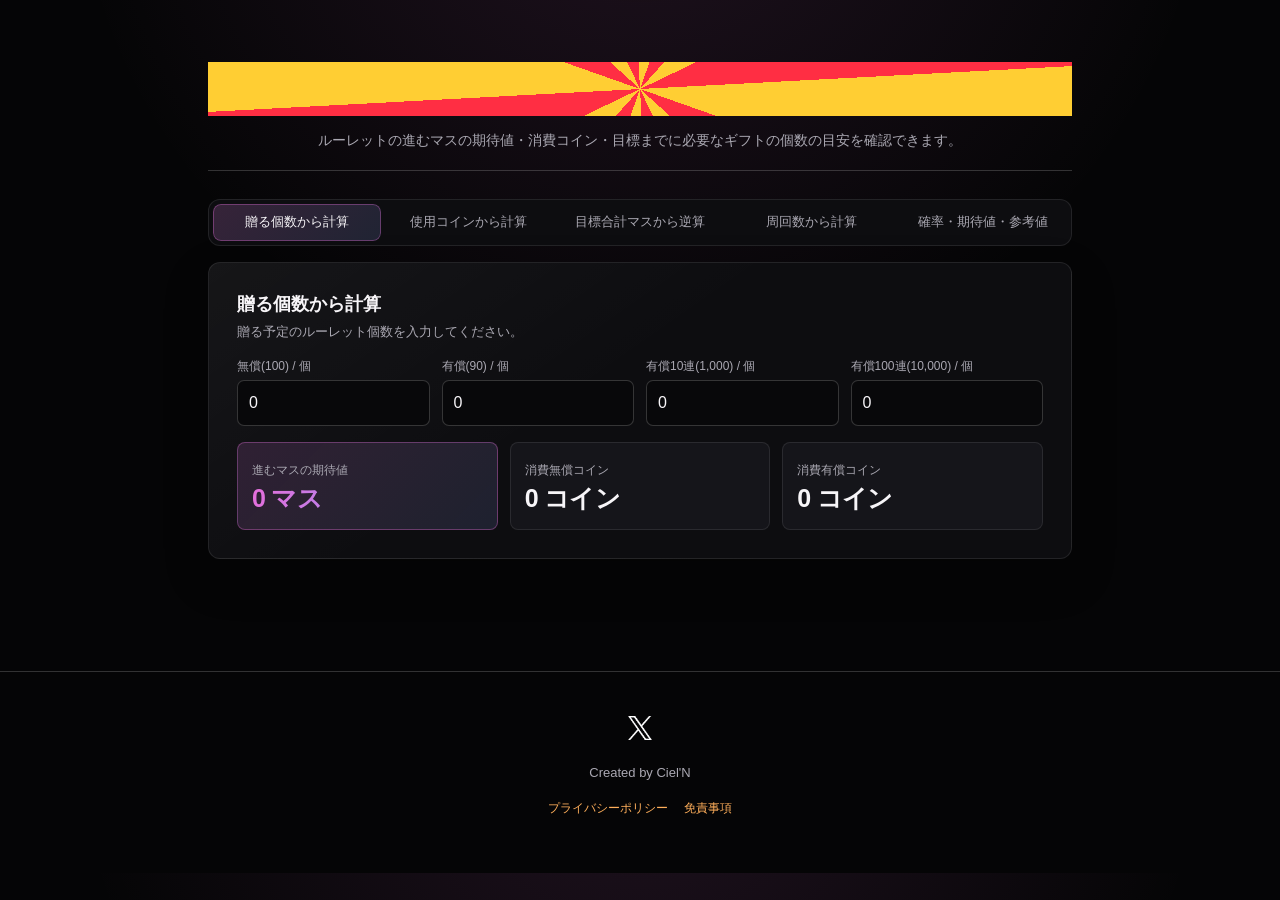
==== index.html @ 387ed532 "SUPER FEVERを非表示に" ====
<!doctype html>
<html lang="ja">
  <head>
      <!-- Google tag (gtag.js) -->
      <script async src="https://www.googletagmanager.com/gtag/js?id=G-BKD9T5BP9D"></script>
      <script>
        window.dataLayer = window.dataLayer || [];
        function gtag(){dataLayer.push(arguments);}
        gtag('js', new Date());

        gtag('config', 'G-BKD9T5BP9D');
      </script>

    <meta charset="utf-8">
    <meta name="viewport" content="width=device-width, initial-scale=1">
    <title>Mirrativ ルーレットギフト期待値計算ツール</title>
    <!-- 検索用説明文 -->
    <meta name="description" content="配信アプリ「Mirrativ」でルーレットギフトの進むマスの期待値を計算できる便利なツールです。">
    <!-- OGPタグ（SNSでシェアされたときの見た目用） -->
    <meta property="og:title" content="Mirrativ ルーレットギフト期待値計算ツール">
    <meta property="og:description" content="ルーレットギフトの期待値を簡単に確認！">
    <meta property="og:image" content="https://hack-w0r1d.github.io/mirrativ-roulette-calculator/images/x-card.jpg">
    <meta property="og:url" content="https://hack-w0r1d.github.io/mirrativ-roulette-calculator/">
    <meta property="og:type" content="website">
    <meta name="twitter:card" content="summary_large_image">
    <meta name="twitter:title" content="Mirrativ ルーレットギフト期待値計算ツール">
    <meta name="twitter:description" content="ルーレットギフトの期待値を簡単に確認！">
    <meta name="twitter:image" content="https://hack-w0r1d.github.io/mirrativ-roulette-calculator/images/x-card.jpg">
    <link rel="icon" href="data:image/svg+xml,<svg xmlns=%22http://www.w3.org/2000/svg%22 viewBox=%220 0 100 100%22><text y=%22.9em%22 font-size=%2290%22>🎯</text></svg>">
    <link rel="stylesheet" href="style.css?v=2.3.1">
    <link rel="apple-touch-icon" sizes="192x192" href="apple-touch-icon.jpg">
  </head>
  <body>
    <main>
      <header>
        <h1>Mirrativ ルーレットギフト<br class="sp-only">期待値計算ツール</h1>
        <p class="lead">ルーレットの進むマスの期待値・消費コイン・目標までに必要なギフトの個数の目安を確認できます。</p>
      </header>
      <!-- <a class="fever-detail-link" href="super-fever-detail.html">💡SUPER FEVERを使う基準はこちら</a>
      <div class="fever-bar" id="feverBar">
        <span class="fever-tag">期間限定</span>
        <span class="fever-bar-label">SUPER FEVER専用 期待値計算</span>
        <label class="fever-switch">
          <input type="checkbox" id="feverEnabled">
          <span class="fever-switch-track"><span class="fever-switch-thumb"></span></span>
          <span class="fever-switch-state" id="feverState">OFF</span>
        </label>
      </div> -->
      <div class="tabs" role="tablist" aria-label="計算メニュー">
        <button type="button" class="tab" id="tab-send" role="tab" aria-selected="true" aria-controls="panel-send" data-target="panel-send">贈る個数から計算</button>
        <button type="button" class="tab" id="tab-budget" role="tab" aria-selected="false" aria-controls="panel-budget" data-target="panel-budget" tabindex="-1">使用コインから計算</button>
        <button type="button" class="tab" id="tab-target" role="tab" aria-selected="false" aria-controls="panel-target" data-target="panel-target" tabindex="-1">目標合計マスから逆算</button>
        <button type="button" class="tab" id="tab-laps" role="tab" aria-selected="false" aria-controls="panel-laps" data-target="panel-laps" tabindex="-1">周回数から計算</button>
        <button type="button" class="tab" id="tab-formula" role="tab" aria-selected="false" aria-controls="panel-formula" data-target="panel-formula" tabindex="-1">確率・期待値・参考値</button>
      </div>
      <section class="card panel" id="panel-send" role="tabpanel" aria-labelledby="tab-send" tabindex="0">
        <h2>贈る個数から計算</h2>
        <p class="hint">贈る予定のルーレット個数を入力してください。</p>
        <div class="grid">
          <div>
            <label for="free">無償(100) / 個</label>
            <input id="free" type="number" min="0" step="1" value="0">
          </div>
          <div>
            <label for="paid">有償(90) / 個</label>
            <input id="paid" type="number" min="0" step="1" value="0">
          </div>
          <div>
            <label for="ten">有償10連(1,000) / 個</label>
            <input id="ten" type="number" min="0" step="1" value="0">
          </div>
          <div>
            <label for="hundred">有償100連(10,000) / 個</label>
            <input id="hundred" type="number" min="0" step="1" value="0">
          </div>
        </div>
        <div class="results">
          <div class="result">
            <span>進むマスの期待値</span>
            <b id="squares">0 マス</b>
          </div>
          <div class="result">
            <span>消費無償コイン</span>
            <b id="freeCoins">0</b>
          </div>
          <div class="result">
            <span>消費有償コイン</span>
            <b id="paidCoins">0</b>
          </div>
        </div>
      </section>
      <section class="card panel" id="panel-budget" role="tabpanel" aria-labelledby="tab-budget" tabindex="0" hidden>
        <h2>使用可能なコインから計算</h2>
        <p class="hint">使用できる無償コイン・有償コインの上限額を入力してください。</p>
        <div class="grid two">
          <div>
            <label for="budgetFree">使用可能な無償コイン</label>
            <input id="budgetFree" type="number" min="0" step="1" value="0">
          </div>
          <div>
            <label for="budgetPaid">使用可能な有償コイン</label>
            <input id="budgetPaid" type="number" min="0" step="1" value="0">
          </div>
        </div>
        <div class="results">
          <div class="result">
            <span>進むマスの期待値</span>
            <b id="budgetSquares">0 マス</b>
          </div>
        </div>
        <table class="comparison">
          <thead>
            <tr>
              <th>ギフト</th>
              <th>贈る個数</th>
              <th>消費コイン</th>
              <th>進むマスの期待値</th>
            </tr>
          </thead>
          <tbody id="budgetComparison"></tbody>
        </table>
        <p class="note">
          ※ 有償コインは有償ルーレットに使用する想定です。<br>
          ※ 有償コインはコインあたりの期待値が高いギフト（有償100連 &gt;= 有償10連 &gt; 有償単発）から優先して使い切る組み合わせを想定して表示しています。
        </p>
      </section>
      <section class="card panel" id="panel-target" role="tabpanel" aria-labelledby="tab-target" tabindex="0" hidden>
        <h2>目標合計マスから逆算</h2>
        <p class="hint">期待値をベースにして、目標の合計マスに届くようなルーレット個数の目安を計算します。</p>
        <div class="grid two">
          <div>
            <label for="target">目標の合計マス</label>
            <input id="target" type="number" min="0" step="1" value="100">
          </div>
          <div>
            <label for="current">現在の合計マス</label>
            <input id="current" type="number" min="0" step="1" value="0">
          </div>
          <div>
            <label for="type">使用するコイン(種類)</label>
            <select id="type">
              <option value="free">無償コイン</option>
              <option value="paid">有償コイン</option>
            </select>
          </div>
        </div>
        <div class="results">
          <div class="result" id="result-free" hidden>
            <span>無償ルーレット(100)の個数の目安</span>
            <b id="needFree">0 個</b>
          </div>
          <div class="result" id="result-hundred" hidden>
            <span>有償100連ルーレット(10,000)の個数の目安</span>
            <b id="needHundred">0 個</b>
          </div>
          <div class="result" id="result-ten" hidden>
            <span>有償10連ルーレット(1,000)の個数の目安</span>
            <b id="needTen">0 個</b>
          </div>
          <div class="result" id="result-paid" hidden>
            <span>有償ルーレット(90)の個数の目安</span>
            <b id="needPaid">0 個</b>
          </div>
          <div class="result">
            <span id="needCoinsLabel">必要なコイン数の目安</span>
            <b id="needCoins">0</b>
          </div>
          <div class="result">
            <span>進むマスの期待値</span>
            <b id="expectedAtNeed">0 マス</b>
          </div>
        </div>
        <table class="comparison">
          <thead>
            <tr>
              <th>ギフト</th>
              <th>必要個数の目安</th>
              <th>必要コイン</th>
            </tr>
          </thead>
          <tbody id="comparison"></tbody>
        </table>
        <p class="note">※ 確率に基づく期待値です。実際に進むマスは出目によって前後するため、目標達成を保証する数値ではありません。</p>
      </section>
      <section class="card panel" id="panel-laps" role="tabpanel" aria-labelledby="tab-laps" tabindex="0" hidden>
        <h2>周回数から計算</h2>
        <p class="hint">目標の周回数を達成するために必要なルーレット個数の目安を計算します。(※ FEVERタイム中が前提です)</p>
        <div class="grid two">
          <div>
            <label for="laps">目標の周回数</label>
            <input id="laps" type="number" min="0" step="1" value="1">
          </div>
          <div>
            <label for="lapsType">使用するコイン(種類)</label>
            <select id="lapsType">
              <option value="free">無償コイン</option>
              <option value="paid">有償コイン</option>
            </select>
          </div>
        </div>
        <div class="results">
          <div class="result" id="laps-result-free" hidden>
            <span>無償ルーレット(100)の個数の目安</span>
            <b id="lapsNeedFree">0 個</b>
          </div>
          <div class="result" id="laps-result-hundred" hidden>
            <span>有償100連ルーレット(10,000)の個数の目安</span>
            <b id="lapsNeedHundred">0 個</b>
          </div>
          <div class="result" id="laps-result-ten" hidden>
            <span>有償10連ルーレット(1,000)の個数の目安</span>
            <b id="lapsNeedTen">0 個</b>
          </div>
          <div class="result" id="laps-result-paid" hidden>
            <span>有償ルーレット(90)の個数の目安</span>
            <b id="lapsNeedPaid">0 個</b>
          </div>
          <div class="result">
            <span id="lapsNeedCoinsLabel">必要なコイン数の目安</span>
            <b id="lapsNeedCoins">0</b>
          </div>
        </div>
        <table class="comparison">
          <thead>
            <tr>
              <th>ギフト</th>
              <th>必要個数の目安</th>
              <th>必要コイン</th>
            </tr>
          </thead>
          <tbody id="lapsComparison"></tbody>
        </table>
        <p class="note">
          ※ 確率に基づく期待値です。実際に進むマスは出目によって前後するため、目標達成を保証する数値ではありません。<br>
          ※ FEVERタイム中のマス数で計算しています。詳しくは「<a id="formula-link" href="#panel-formula">確率・期待値・参考値</a>」をご確認ください。
        </p>
      </section>
      <section class="card panel" id="panel-formula" role="tabpanel" aria-labelledby="tab-formula" tabindex="0" hidden>
        <h2>計算に使う確率・期待値・参考値</h2>
        <div class="formula" id="formulaContent">
          <div>
            <strong>無償(100) / 有償(90)</strong>
            1マス: 40% / 2マス: 45% / 5マス: 10% / 10マス: 5%<br>
            期待値: 2.30 マス / 回
          </div>
          <div>
            <strong>有償10連・100連（1連あたり）</strong>
            2マス: 80% / 5マス: 13% / 10マス: 7%<br>
            期待値: 2.95 マス / 回
          </div>
          <div>
            <strong>ルーレット1周分のマス数</strong>
            FEVERタイム中: 65マス / FEVERなし: 85マス<br>
            ※ FEVERタイムはMAPの総マス数が変化します
          </div>
        </div>
      </section>
    </main>
    <footer class="site-footer">
      <div class="footer-inner">
        <p class="footer-social">
          <a href="https://x.com/yu_cielkun" target="_blank" rel="noopener noreferrer" aria-label="X (旧Twitter)">
            <img id="x-logo" src="images/x-logo-white.png" alt="Xアカウント">
          </a>
        </p>
        <p class="footer-credit">Created by Ciel'N</p>
        <p class="footer-links">
          <a href="privacy.html">プライバシーポリシー</a>
          <a href="disclaimer.html">免責事項</a>
        </p>
      </div>
    </footer>
  <script src="script.js?v=2.3.1"></script>
  <script src="super-fever.js?v=2.3.1"></script>
  </body>
</html>
---- style.css ----
:root {
  --bg: #050506;
  --surface: #0d0d10;
  --surface-subtle: #15151a;
  --surface-hover: #1b1b22;
  --text: #f7f5f8;
  --muted: #aaa8b2;
  --line: rgba(255, 255, 255, .18);
  --line-subtle: rgba(255, 255, 255, .09);
  --pink: #ed4d72;
  --pink-light: #e56edb;
  --blue: #799cff;
  --green: #62ca79;
}

* {
  box-sizing: border-box;
}

body {
  margin: 0;
  background:
    radial-gradient(circle at 50% -20%, rgba(229, 110, 219, .12), transparent 36rem),
    var(--bg);
  color: var(--text);
  font-family: -apple-system, BlinkMacSystemFont, "Hiragino Kaku Gothic ProN", "Noto Sans JP", sans-serif;
  line-height: 1.5;
}

main {
  max-width: 900px;
  margin: auto;
  padding: 48px 18px 64px;
}

.back-link {
  display: block;
  width: fit-content;
  margin: 20px 20px 0 auto;
  color: #ffaf5b;
  font-size: 13px;
  text-decoration: none;
}

.back-link:hover {
  text-decoration: underline;
}

header {
  padding-top: 14px;
  padding-bottom: 18px;
  margin-bottom: 28px;
  text-align: center;
  border-bottom: 1px solid var(--line);
}

h1 {
  margin: 0 0 12px;
  font-size: clamp(26px, 5vw, 36px);
  letter-spacing: -.03em;
  color: var(--text);
}

h1.page-title {
  color: var(--text);
}

h2 {
  margin: 0 0 4px;
  font-size: 18px;
}

.lead,
.hint,
.note,
label {
  color: var(--muted);
}

.lead,
.hint {
  margin: 0 0 16px;
  font-size: 13px;
}

.lead {
  display: inline-block;
  max-width: calc(100vw - 64px);
  margin-bottom: 0;
  font-size: 14px;
  text-align: left;
}

.tabs {
  display: flex;
  gap: 4px;
  padding: 4px;
  margin-top: 16px;
  background: var(--surface);
  border: 1px solid var(--line-subtle);
  border-radius: 12px;
}

.fever-detail-link {
  display: block;
  margin-top: 16px;
  margin-left: 10px;
  color: #ffaf5b;
  font-size: 12px;
  text-decoration: none;
}

.fever-detail-link:hover {
  text-decoration: underline;
}

.fever-bar {
  display: flex;
  align-items: center;
  gap: 10px;
  padding: 10px 14px;
  margin-top: 8px;
  background: var(--surface);
  border: 1px solid rgba(255, 149, 82, .3);
  border-radius: 12px;
  transition: border-color .2s, box-shadow .2s;
}

.fever-bar.is-active {
  border-color: rgba(255, 149, 52, .55);
  box-shadow: 0 0 24px rgba(255, 149, 52, .12);
}

.fever-tag {
  padding: 3px 8px;
  background: linear-gradient(135deg, #ff9534, #ed4d72);
  border-radius: 999px;
  color: #0d0d10;
  font-size: 11px;
  font-weight: 700;
  letter-spacing: .02em;
  white-space: nowrap;
}

.fever-bar-label {
  flex: 1;
  font-size: 13px;
  font-weight: 600;
  color: var(--text);
}

.fever-switch {
  position: relative;
  display: flex;
  align-items: center;
  gap: 8px;
  cursor: pointer;
}

.fever-switch input {
  position: absolute;
  width: 1px;
  height: 1px;
  overflow: hidden;
  opacity: 0;
}

.fever-switch-track {
  position: relative;
  width: 40px;
  height: 22px;
  background: #08080a;
  border: 1px solid var(--line);
  border-radius: 999px;
  transition: background .2s, border-color .2s;
}

.fever-switch-thumb {
  position: absolute;
  top: 2px;
  left: 2px;
  width: 16px;
  height: 16px;
  background: var(--muted);
  border-radius: 50%;
  transition: transform .2s, background .2s;
}

.fever-switch input:checked + .fever-switch-track {
  background: linear-gradient(135deg, #ff9534, #ed4d72);
  border-color: transparent;
}

.fever-switch input:checked + .fever-switch-track .fever-switch-thumb {
  background: #fff;
  transform: translateX(18px);
}

.fever-switch input:focus-visible + .fever-switch-track {
  box-shadow: 0 0 0 3px rgba(255, 149, 52, .3);
}

.fever-switch-state {
  min-width: 28px;
  color: var(--muted);
  font-size: 12px;
  font-weight: 700;
}

.fever-bar.is-active .fever-switch-state {
  color: #ffaf5b;
}

.fever-subtoggle {
  display: none;
  align-items: center;
  justify-content: space-between;
  gap: 10px;
  padding: 8px 12px;
  margin: 0 0 14px;
  background: var(--surface-subtle);
  border: 1px solid var(--line-subtle);
  border-radius: 8px;
  cursor: pointer;
}

.fever-subtoggle.is-visible {
  display: flex;
}

.fever-subtoggle-label {
  font-size: 12px;
  color: var(--muted);
}

.tab {
  flex: 1 1 0;
  padding: 10px 8px;
  background: transparent;
  border: none;
  border-radius: 8px;
  appearance: none;
  color: var(--muted);
  font: inherit;
  font-size: 13px;
  font-weight: 500;
  line-height: 1.3;
  text-align: center;
  cursor: pointer;
  transition: background .2s, color .2s;
}

.tab:hover {
  color: var(--text);
  background: var(--surface-hover);
}

.tab:focus-visible {
  outline: none;
  box-shadow: 0 0 0 3px rgba(229, 110, 219, .16);
}

.tab[aria-selected="true"] {
  color: var(--text);
  background: linear-gradient(135deg, rgba(229, 110, 219, .16), rgba(121, 156, 255, .11)), var(--surface-subtle);
  box-shadow: inset 0 0 0 1px rgba(229, 110, 219, .35);
}

.panel[hidden] {
  display: none;
}

.card {
  padding: clamp(18px, 4vw, 28px);
  margin-top: 16px;
  background: linear-gradient(145deg, rgba(255, 255, 255, .035), transparent 45%), var(--surface);
  border: 1px solid var(--line-subtle);
  border-radius: 12px;
  box-shadow: 0 18px 45px rgba(0, 0, 0, .22);
}

.grid {
  display: grid;
  grid-template-columns: repeat(4, 1fr);
  gap: 12px;
}

.grid.two {
  grid-template-columns: repeat(2, 1fr);
}

label {
  display: block;
  margin-bottom: 5px;
  font-size: 12px;
}

input,
select {
  width: 100%;
  padding: 10px 11px;
  appearance: none;
  background: #08080a;
  border: 1px solid var(--line);
  border-radius: 7px;
  color: var(--text);
  font: inherit;
  font-size: 16px;
  transition: border-color .2s, box-shadow .2s, background .2s;
}

input:hover,
select:hover {
  background: var(--surface-subtle);
  border-color: rgba(255, 255, 255, .35);
}

input:focus,
select:focus {
  outline: none;
  border-color: var(--pink-light);
  box-shadow: 0 0 0 3px rgba(229, 110, 219, .16);
}

/* PCでは非表示 */
.sp-only {
  display: none;
}

.results {
  display: grid;
  grid-template-columns: repeat(3, 1fr);
  gap: 12px;
  margin-top: 16px;
}

.result,
.formula div {
  padding: 14px;
  background: var(--surface-subtle);
  border: 1px solid var(--line-subtle);
  border-radius: 8px;
}

.result:first-child,
.result.is-highlight {
  border-color: rgba(229, 110, 219, .35);
  background: linear-gradient(135deg, rgba(229, 110, 219, .13), rgba(121, 156, 255, .09)), var(--surface-subtle);
}

.result b {
  display: block;
  margin-top: 2px;
  font-size: 25px;
  line-height: 1.25;
  letter-spacing: -.03em;
  color: var(--text);
}

.result:first-child b,
.result.is-highlight b {
  color: transparent;
  background: linear-gradient(100deg, var(--pink-light), var(--blue));
  background-clip: text;
  -webkit-background-clip: text;
}

.result span {
  color: var(--muted);
  font-size: 12px;
}

.comparison {
  width: 100%;
  margin-top: 14px;
  border-collapse: collapse;
  font-size: 13px;
}

.comparison th,
.comparison td {
  padding: 10px 7px;
  text-align: right;
  border-bottom: 1px solid var(--line-subtle);
}

.comparison th {
  color: var(--muted);
  font-weight: 500;
  font-size: 12px;
}

.comparison th:first-child,
.comparison td:first-child {
  text-align: left;
}

.comparison tbody tr:hover {
  background: rgba(255, 255, 255, .035);
}

.comparison tbody tr.is-selected {
  background: rgba(255, 149, 52, .16);
}

.comparison tbody tr.is-selected td {
  color: #ffd2a1;
  border-bottom-color: rgba(255, 149, 52, .4);
}

.comparison tbody tr.is-selected td:first-child {
  color: #ffaf5b;
  font-weight: 700;
}

.note {
  margin: 16px 0 0;
  font-size: 12px;
}

.note a {
  color: var(--muted);
  text-decoration: underline;
}

.formula {
  display: grid;
  grid-template-columns: repeat(2, 1fr);
  gap: 10px;
  margin-top: 12px;
}

.formula div {
  color: var(--muted);
  font-size: 12px;
}

.formula strong {
  display: block;
  margin-bottom: 2px;
  color: var(--text);
}

.site-footer {
  margin-top: 48px;
  border-top: 1px solid var(--line);
}

.footer-inner {
  width: min(900px, calc(100% - 36px));
  margin: 0 auto;
  padding: 28px 0 40px;
}

.footer-credit {
  margin: 0 0 8px;
  color: var(--muted);
  font-size: 13px;
  text-align: center;
}

#x-logo {
  width: 24px;
}

.footer-social {
  margin: 16px 0;
  text-align: center;
}

.footer-links {
  display: flex;
  justify-content: center;
  gap: 16px;
}

.footer-links a {
  color: #ffaf5b;
  font-size: 12px;
  text-decoration: none;
}

.footer-links a:hover {
  text-decoration: underline;
}

.privacy-content {
  padding-top: 14px;
  color: var(--muted);
  font-size: 12px;
  line-height: 1.75;
}

.privacy-content p {
  margin: 0;
}

.privacy-content h2 {
  margin: 18px 0 4px;
  color: var(--text);
  font-size: 13px;
}

.privacy-content a {
  color: #ffaf5b;
}

.privacy-updated {
  margin-top: 10px !important;
  margin-bottom: 0 !important;
  color: #85838e;
}

@media (max-width: 650px) {
  main {
  padding-top: 32px;
  }

  .sp-only {
    display: block;
  }

  .grid {
  grid-template-columns: repeat(2, 1fr);
  }

  .results {
  grid-template-columns: 1fr;
  }

  .tabs {
  flex-wrap: wrap;
  }

  .tab {
  flex: 1 1 calc(50% - 4px);
  }
}

@media (max-width: 420px) {
  .grid.two,
  .formula {
  grid-template-columns: 1fr;
  }

  main {
  padding: 24px 12px 40px;
  }
}
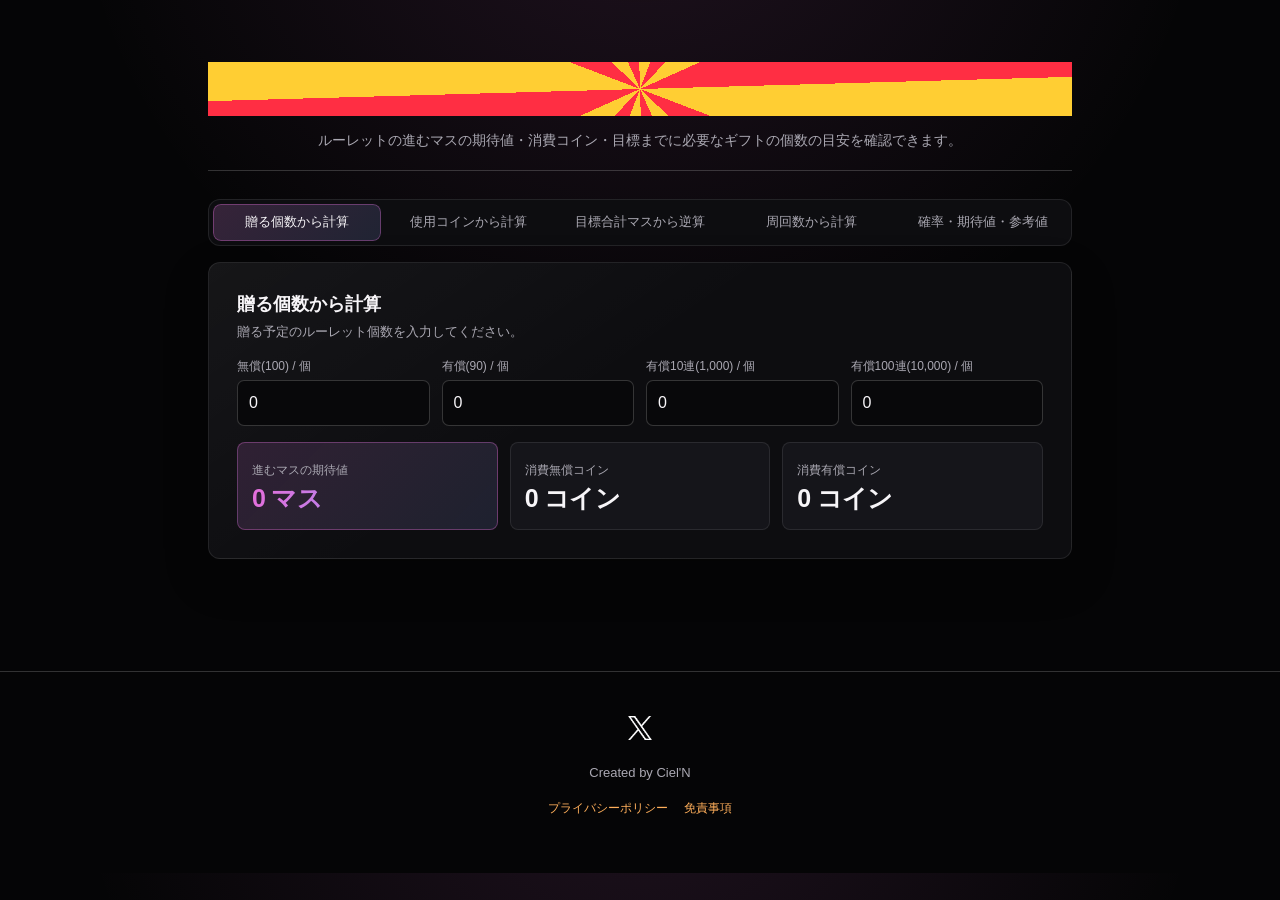
==== commit 0fa7c08a: "tableハイライトの表示順変更" ====
--- a/index.html
+++ b/index.html
@@ -27,7 +27,7 @@
     <meta name="twitter:description" content="ルーレットギフトの期待値を簡単に確認！">
     <meta name="twitter:image" content="https://hack-w0r1d.github.io/mirrativ-roulette-calculator/images/x-card.jpg">
     <link rel="icon" href="data:image/svg+xml,<svg xmlns=%22http://www.w3.org/2000/svg%22 viewBox=%220 0 100 100%22><text y=%22.9em%22 font-size=%2290%22>🎯</text></svg>">
-    <link rel="stylesheet" href="style.css?v=2.3.1">
+    <link rel="stylesheet" href="style.css?v=2.3.2">
     <link rel="apple-touch-icon" sizes="192x192" href="apple-touch-icon.jpg">
   </head>
   <body>
@@ -270,7 +270,7 @@
         </p>
       </div>
     </footer>
-  <script src="script.js?v=2.3.1"></script>
-  <script src="super-fever.js?v=2.3.1"></script>
+  <script src="script.js?v=2.3.2"></script>
+  <script src="super-fever.js?v=2.3.2"></script>
   </body>
 </html>
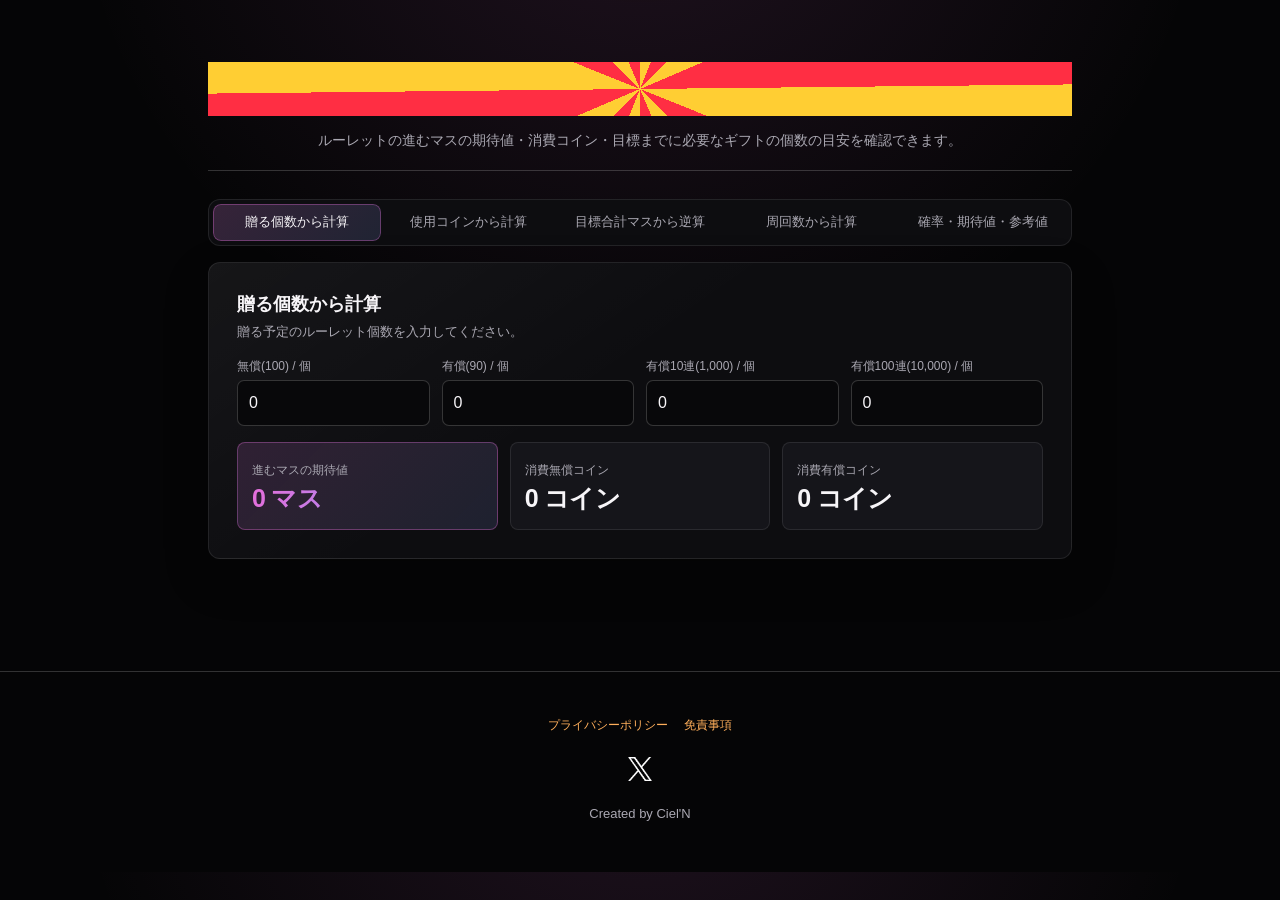
==== commit 10b2d1e8: "フッターレイアウト調整" ====
--- a/index.html
+++ b/index.html
@@ -27,7 +27,7 @@
     <meta name="twitter:description" content="ルーレットギフトの期待値を簡単に確認！">
     <meta name="twitter:image" content="https://hack-w0r1d.github.io/mirrativ-roulette-calculator/images/x-card.jpg">
     <link rel="icon" href="data:image/svg+xml,<svg xmlns=%22http://www.w3.org/2000/svg%22 viewBox=%220 0 100 100%22><text y=%22.9em%22 font-size=%2290%22>🎯</text></svg>">
-    <link rel="stylesheet" href="style.css?v=2.3.2">
+    <link rel="stylesheet" href="style.css?v=2.3.3">
     <link rel="apple-touch-icon" sizes="192x192" href="apple-touch-icon.jpg">
   </head>
   <body>
@@ -258,19 +258,19 @@
     </main>
     <footer class="site-footer">
       <div class="footer-inner">
+        <p class="footer-links">
+          <a href="privacy.html">プライバシーポリシー</a>
+          <a href="disclaimer.html">免責事項</a>
+        </p>
         <p class="footer-social">
           <a href="https://x.com/yu_cielkun" target="_blank" rel="noopener noreferrer" aria-label="X (旧Twitter)">
             <img id="x-logo" src="images/x-logo-white.png" alt="Xアカウント">
           </a>
         </p>
         <p class="footer-credit">Created by Ciel'N</p>
-        <p class="footer-links">
-          <a href="privacy.html">プライバシーポリシー</a>
-          <a href="disclaimer.html">免責事項</a>
-        </p>
       </div>
     </footer>
-  <script src="script.js?v=2.3.2"></script>
-  <script src="super-fever.js?v=2.3.2"></script>
+  <script src="script.js?v=2.3.3"></script>
+  <script src="super-fever.js?v=2.3.3"></script>
   </body>
 </html>
--- a/style.css
+++ b/style.css
@@ -465,6 +465,7 @@
 
 .footer-social {
   margin: 16px 0;
+  padding-top: 7px;
   text-align: center;
 }
 
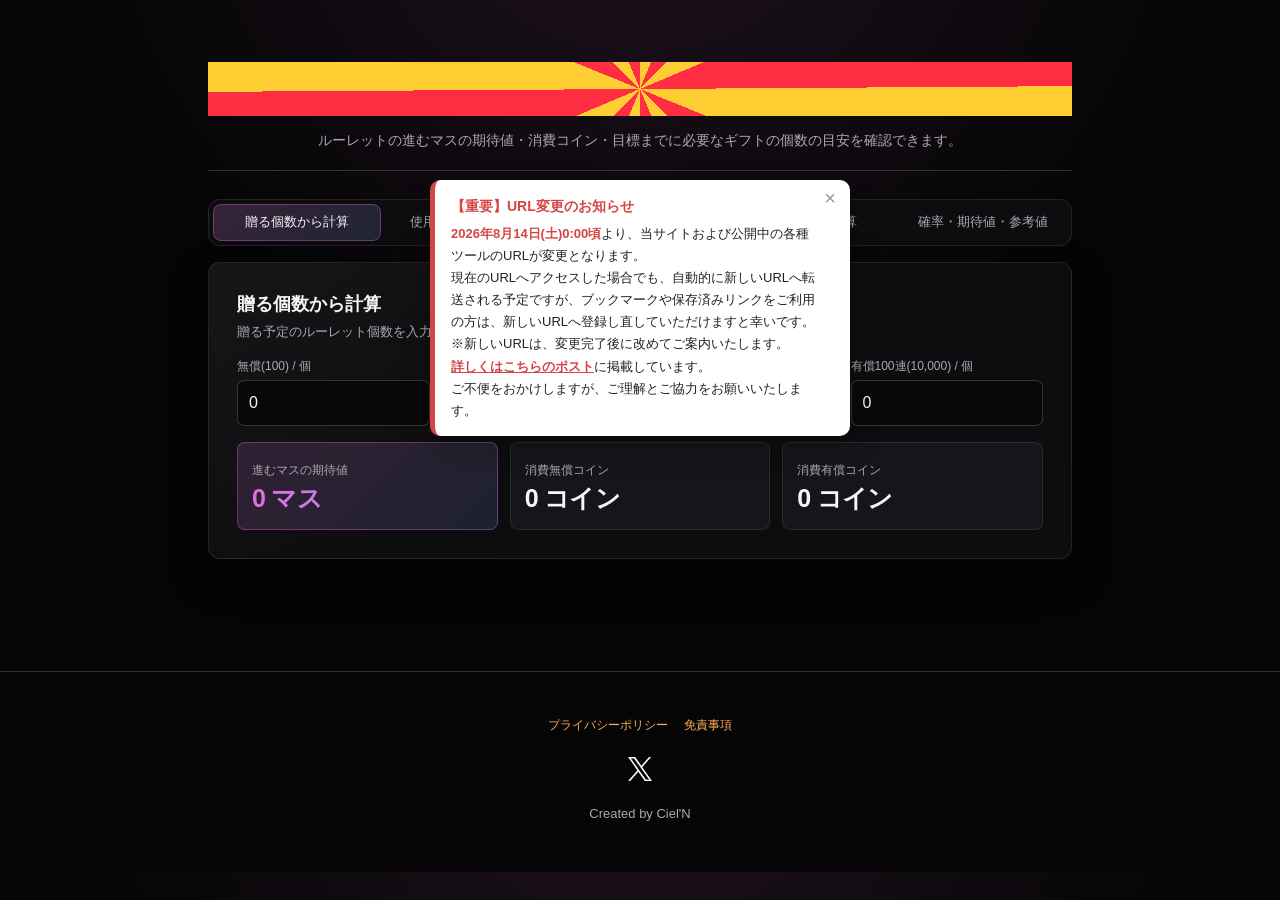
==== commit 0495e2d8: "URL変更のお知らせ" ====
--- a/index.html
+++ b/index.html
@@ -272,5 +272,6 @@
     </footer>
   <script src="script.js?v=2.3.3"></script>
   <script src="super-fever.js?v=2.3.3"></script>
+  <script src="url-change-notice.js"></script>
   </body>
 </html>
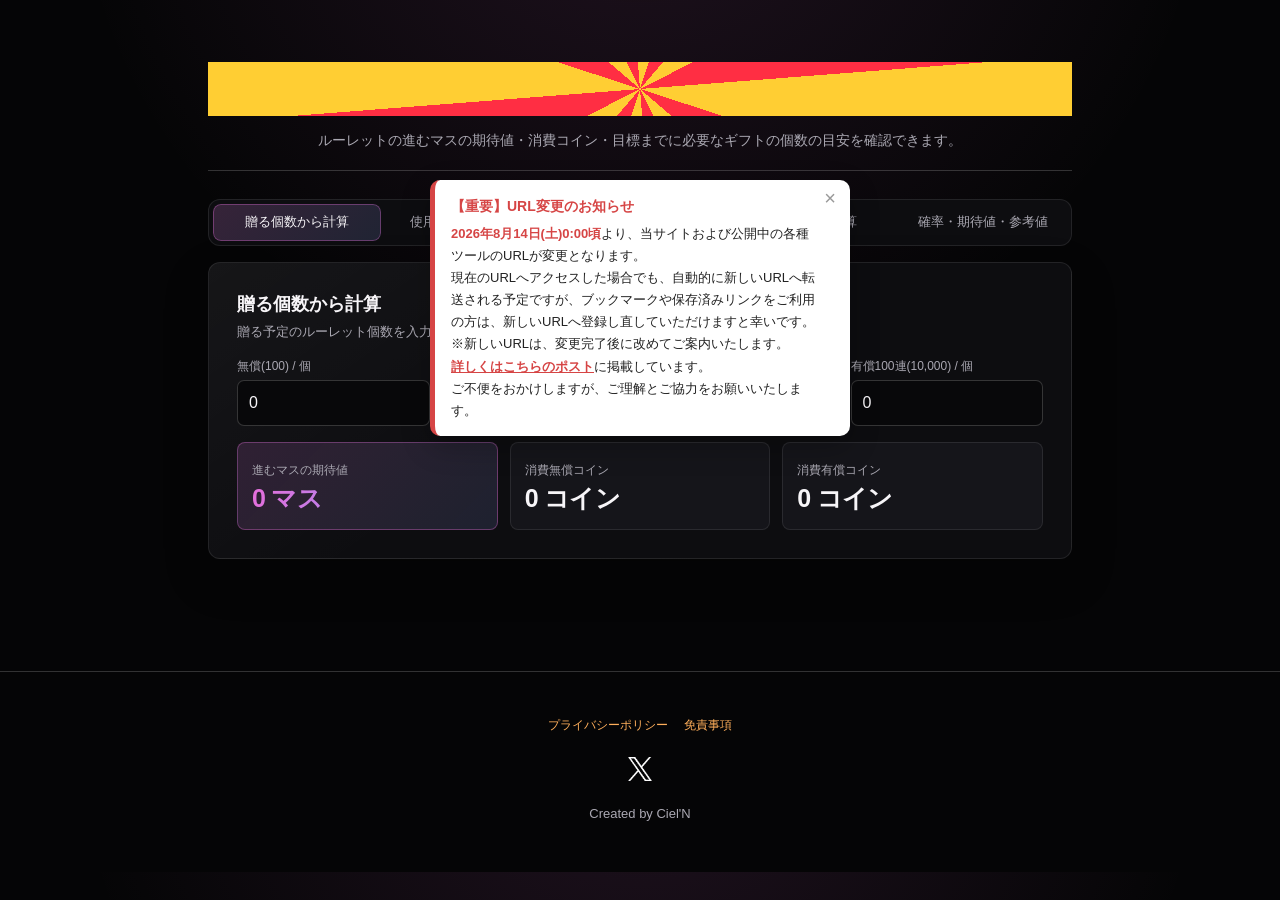
==== commit 9e80ad5f: "独自ドメイン設定およびそれに関連する変更" ====
--- a/index.html
+++ b/index.html
@@ -19,13 +19,13 @@
     <!-- OGPタグ（SNSでシェアされたときの見た目用） -->
     <meta property="og:title" content="Mirrativ ルーレットギフト期待値計算ツール">
     <meta property="og:description" content="ルーレットギフトの期待値を簡単に確認！">
-    <meta property="og:image" content="https://hack-w0r1d.github.io/mirrativ-roulette-calculator/images/x-card.jpg">
-    <meta property="og:url" content="https://hack-w0r1d.github.io/mirrativ-roulette-calculator/">
+    <meta property="og:image" content="https://roulette-calc.cieln.com/images/x-card.jpg">
+    <meta property="og:url" content="https://roulette-calc.cieln.com/">
     <meta property="og:type" content="website">
     <meta name="twitter:card" content="summary_large_image">
     <meta name="twitter:title" content="Mirrativ ルーレットギフト期待値計算ツール">
     <meta name="twitter:description" content="ルーレットギフトの期待値を簡単に確認！">
-    <meta name="twitter:image" content="https://hack-w0r1d.github.io/mirrativ-roulette-calculator/images/x-card.jpg">
+    <meta name="twitter:image" content="https://roulette-calc.cieln.com/images/x-card.jpg">
     <link rel="icon" href="data:image/svg+xml,<svg xmlns=%22http://www.w3.org/2000/svg%22 viewBox=%220 0 100 100%22><text y=%22.9em%22 font-size=%2290%22>🎯</text></svg>">
     <link rel="stylesheet" href="style.css?v=2.3.3">
     <link rel="apple-touch-icon" sizes="192x192" href="apple-touch-icon.jpg">
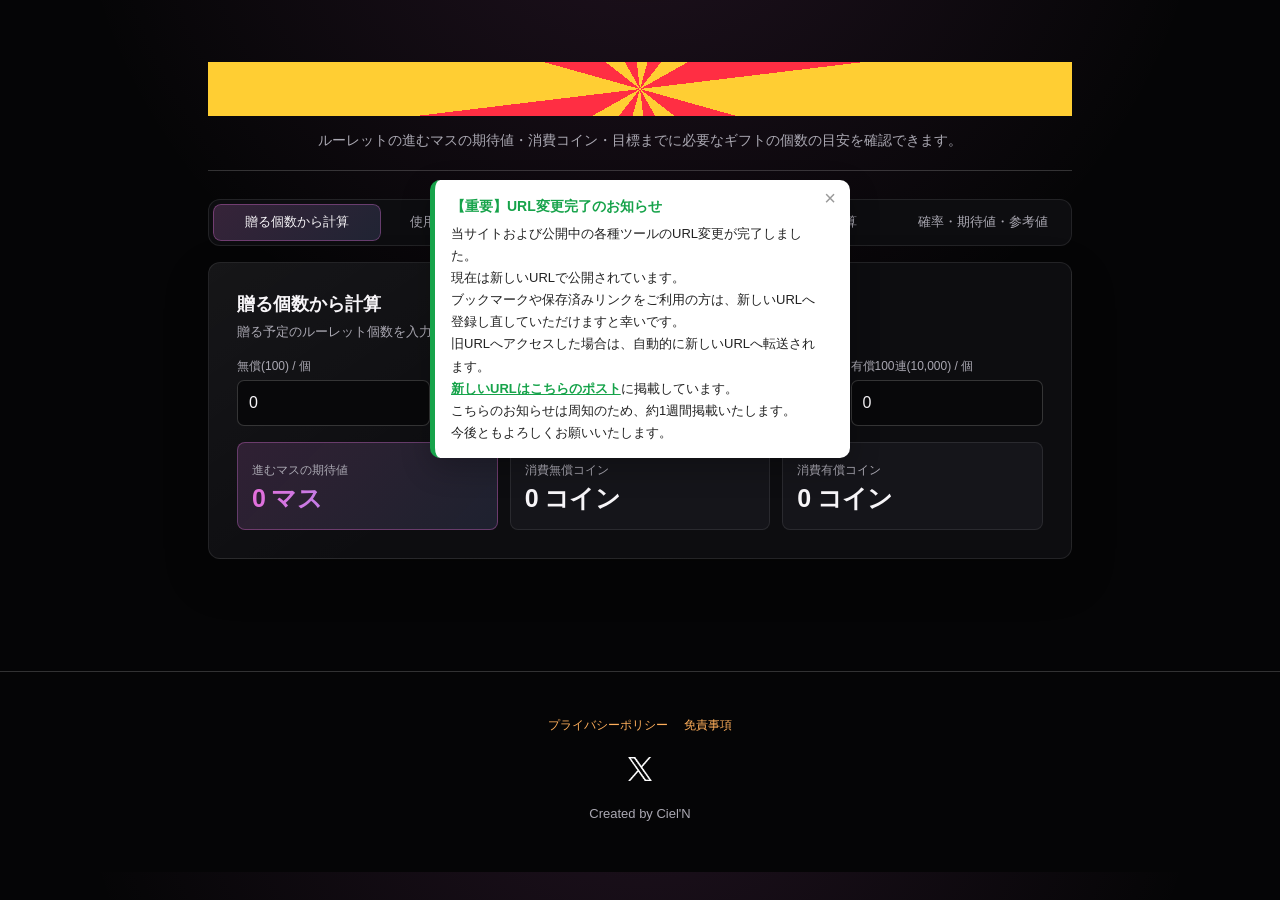
==== commit 15ab6dc0: "URL変更完了のお知らせ" ====
--- a/index.html
+++ b/index.html
@@ -272,6 +272,6 @@
     </footer>
   <script src="script.js?v=2.3.3"></script>
   <script src="super-fever.js?v=2.3.3"></script>
-  <script src="url-change-notice.js"></script>
+  <script src="url-change-notice.js?v=0.0.0"></script>
   </body>
 </html>
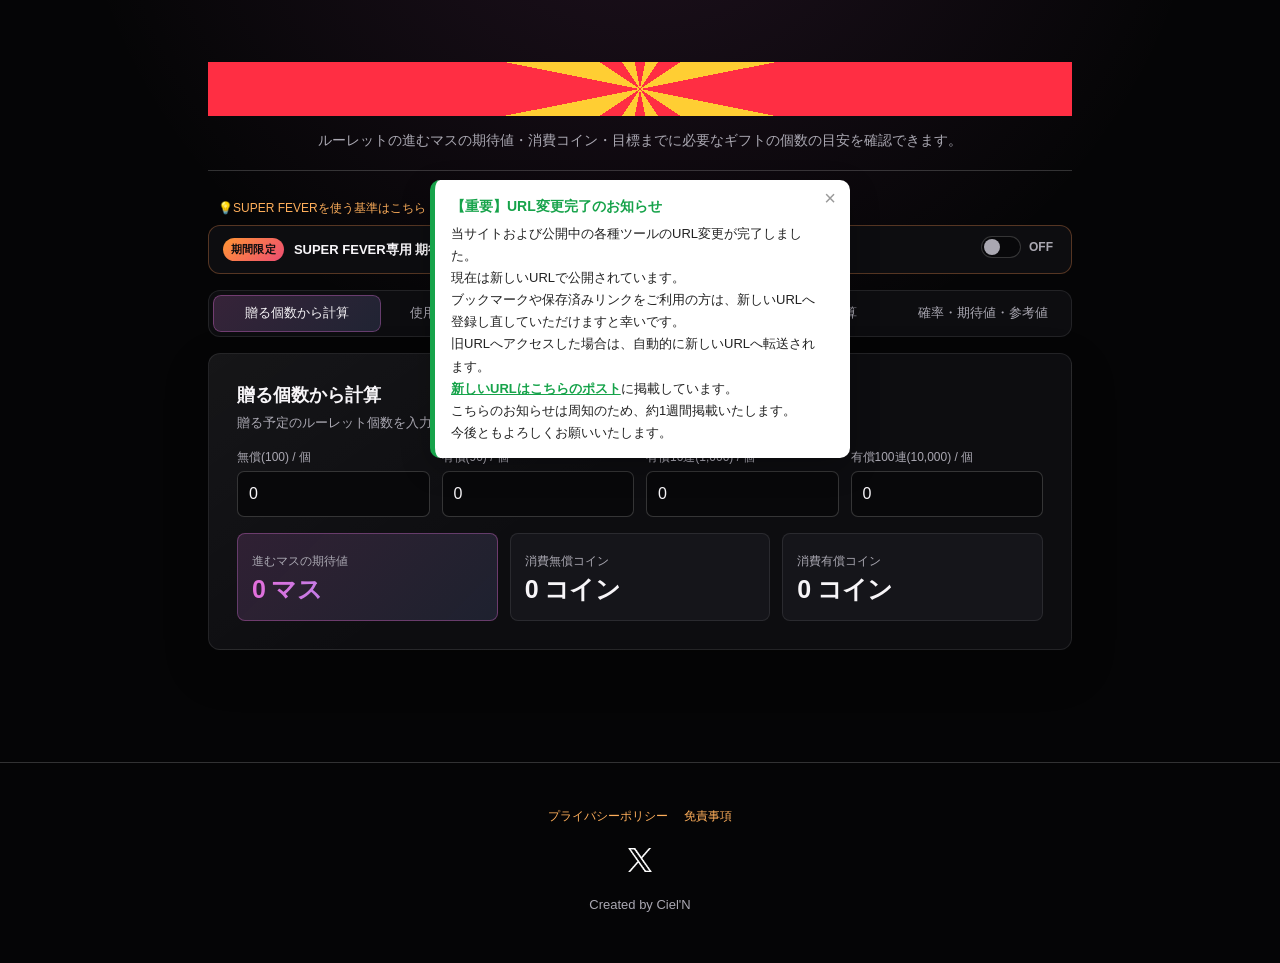
==== commit a743389c: "SUPER FEVER追加" ====
--- a/index.html
+++ b/index.html
@@ -27,7 +27,7 @@
     <meta name="twitter:description" content="ルーレットギフトの期待値を簡単に確認！">
     <meta name="twitter:image" content="https://roulette-calc.cieln.com/images/x-card.jpg">
     <link rel="icon" href="data:image/svg+xml,<svg xmlns=%22http://www.w3.org/2000/svg%22 viewBox=%220 0 100 100%22><text y=%22.9em%22 font-size=%2290%22>🎯</text></svg>">
-    <link rel="stylesheet" href="style.css?v=2.3.3">
+    <link rel="stylesheet" href="style.css?v=2.3.4">
     <link rel="apple-touch-icon" sizes="192x192" href="apple-touch-icon.jpg">
   </head>
   <body>
@@ -36,7 +36,7 @@
         <h1>Mirrativ ルーレットギフト<br class="sp-only">期待値計算ツール</h1>
         <p class="lead">ルーレットの進むマスの期待値・消費コイン・目標までに必要なギフトの個数の目安を確認できます。</p>
       </header>
-      <!-- <a class="fever-detail-link" href="super-fever-detail.html">💡SUPER FEVERを使う基準はこちら</a>
+      <a class="fever-detail-link" href="super-fever-detail.html">💡SUPER FEVERを使う基準はこちら</a>
       <div class="fever-bar" id="feverBar">
         <span class="fever-tag">期間限定</span>
         <span class="fever-bar-label">SUPER FEVER専用 期待値計算</span>
@@ -45,7 +45,7 @@
           <span class="fever-switch-track"><span class="fever-switch-thumb"></span></span>
           <span class="fever-switch-state" id="feverState">OFF</span>
         </label>
-      </div> -->
+      </div>
       <div class="tabs" role="tablist" aria-label="計算メニュー">
         <button type="button" class="tab" id="tab-send" role="tab" aria-selected="true" aria-controls="panel-send" data-target="panel-send">贈る個数から計算</button>
         <button type="button" class="tab" id="tab-budget" role="tab" aria-selected="false" aria-controls="panel-budget" data-target="panel-budget" tabindex="-1">使用コインから計算</button>
@@ -270,8 +270,8 @@
         <p class="footer-credit">Created by Ciel'N</p>
       </div>
     </footer>
-  <script src="script.js?v=2.3.3"></script>
-  <script src="super-fever.js?v=2.3.3"></script>
+  <script src="script.js?v=2.3.4"></script>
+  <script src="super-fever.js?v=2.3.4"></script>
   <script src="url-change-notice.js?v=0.0.0"></script>
   </body>
 </html>
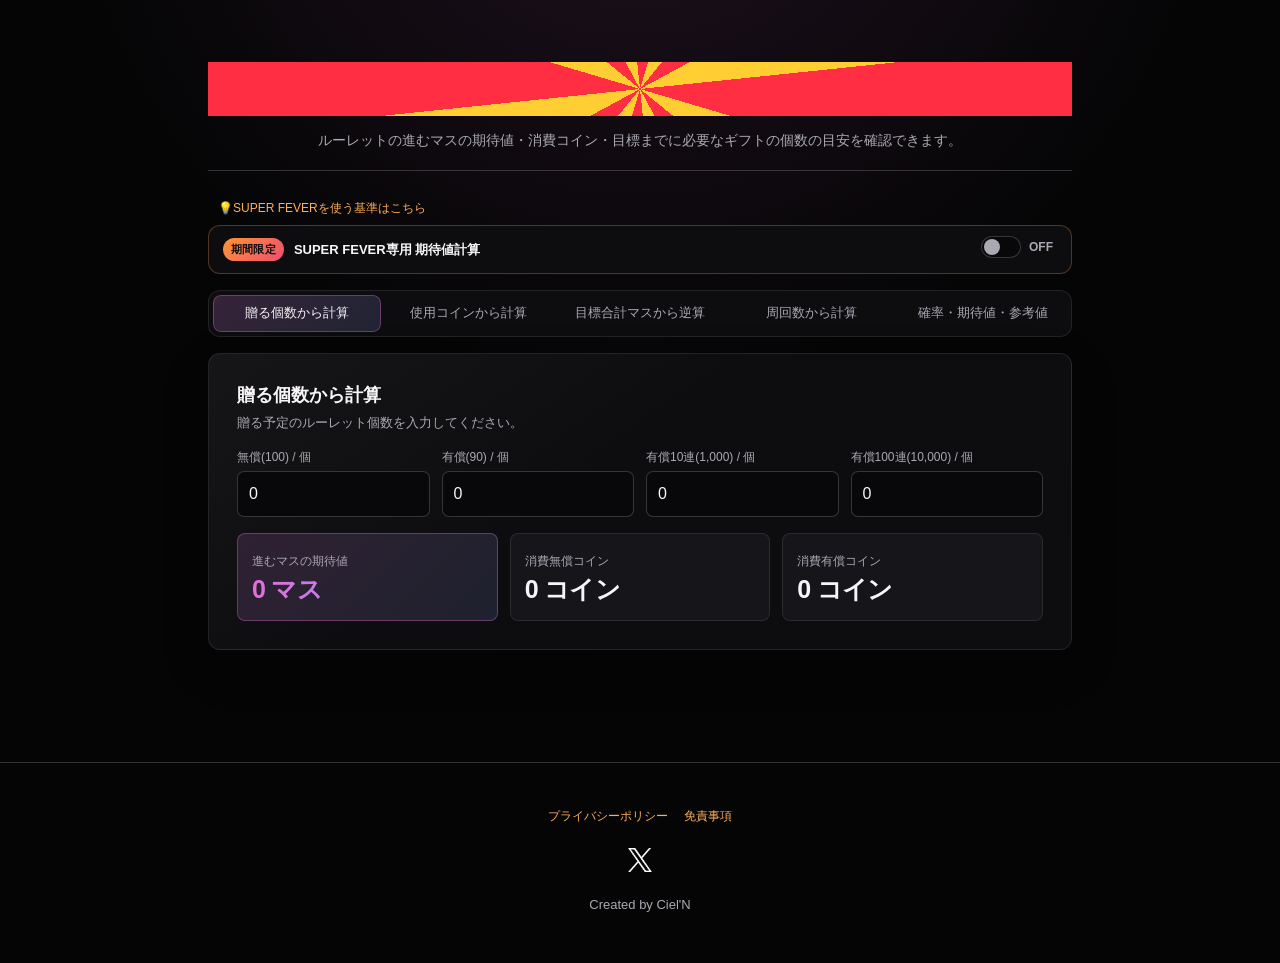
==== commit db9ed4e6: "URL変更のお知らせの削除" ====
--- a/index.html
+++ b/index.html
@@ -272,6 +272,5 @@
     </footer>
   <script src="script.js?v=2.3.4"></script>
   <script src="super-fever.js?v=2.3.4"></script>
-  <script src="url-change-notice.js?v=0.0.0"></script>
   </body>
 </html>
